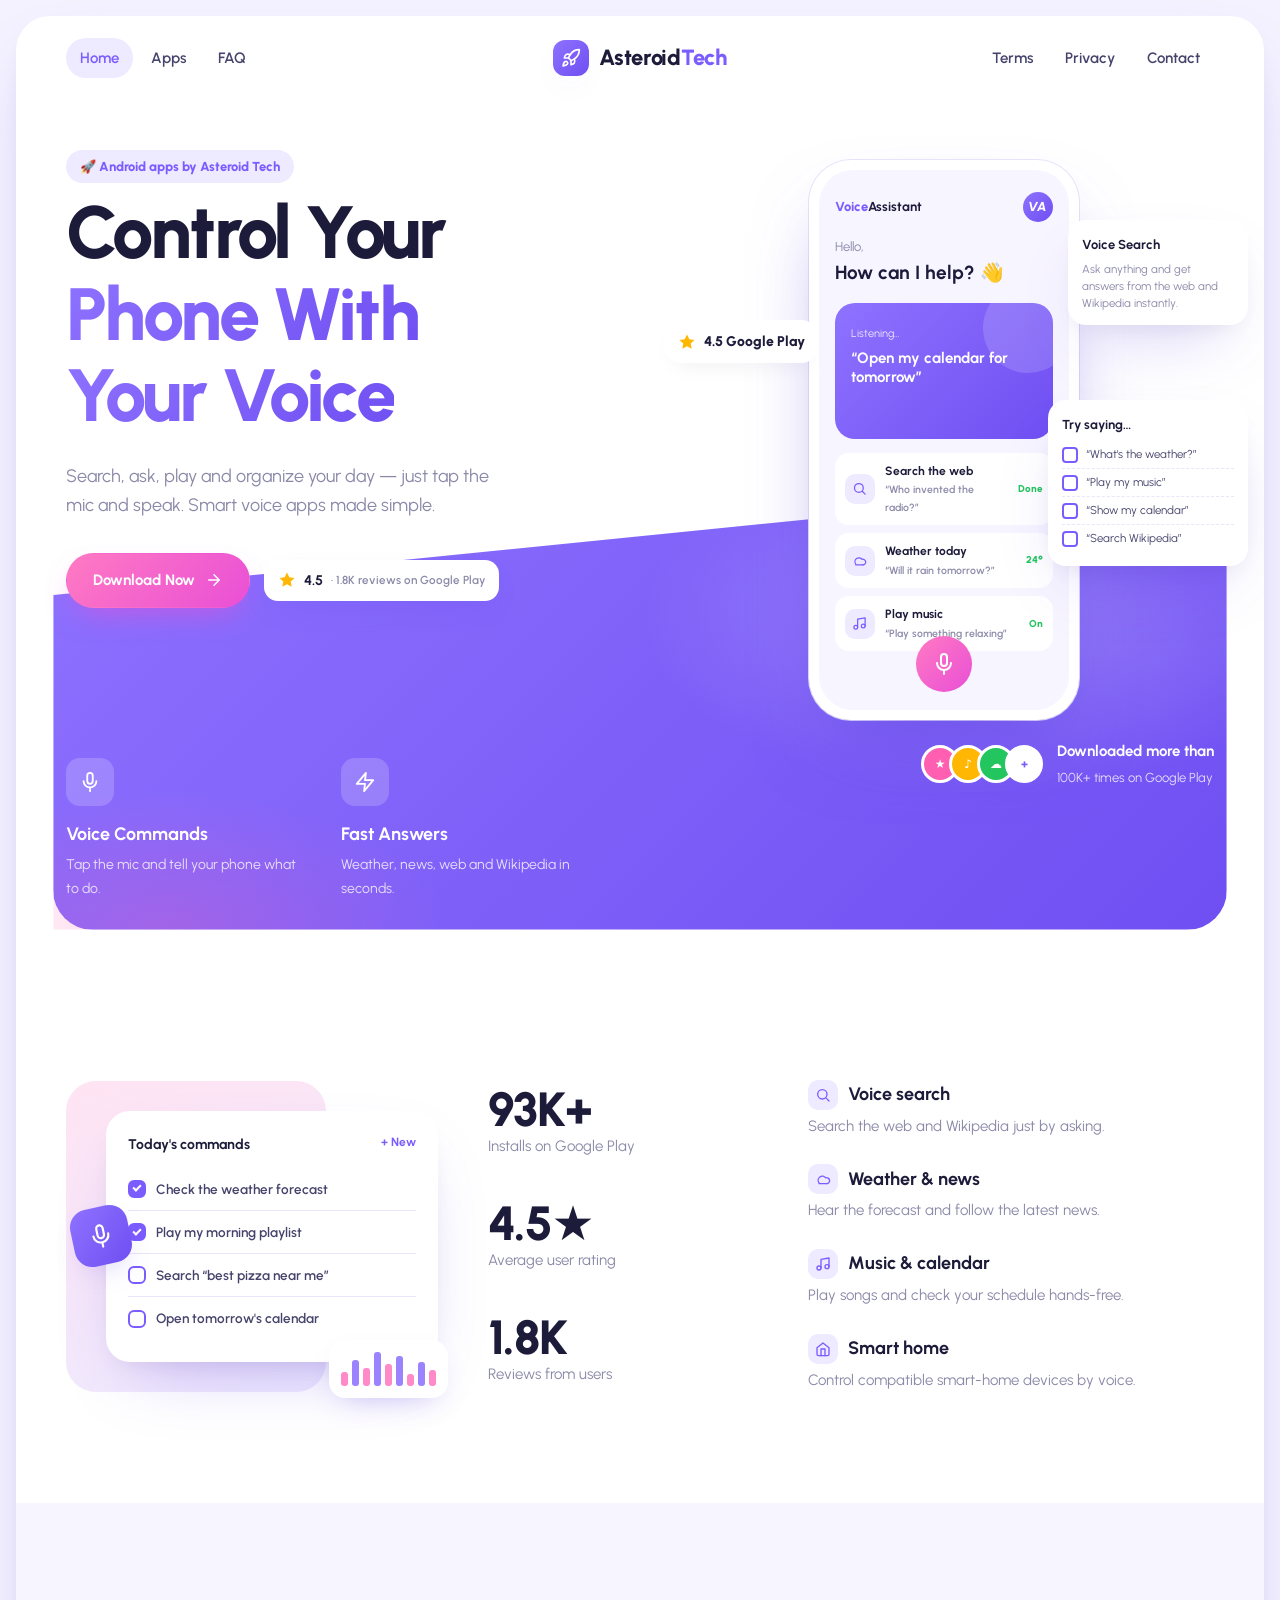
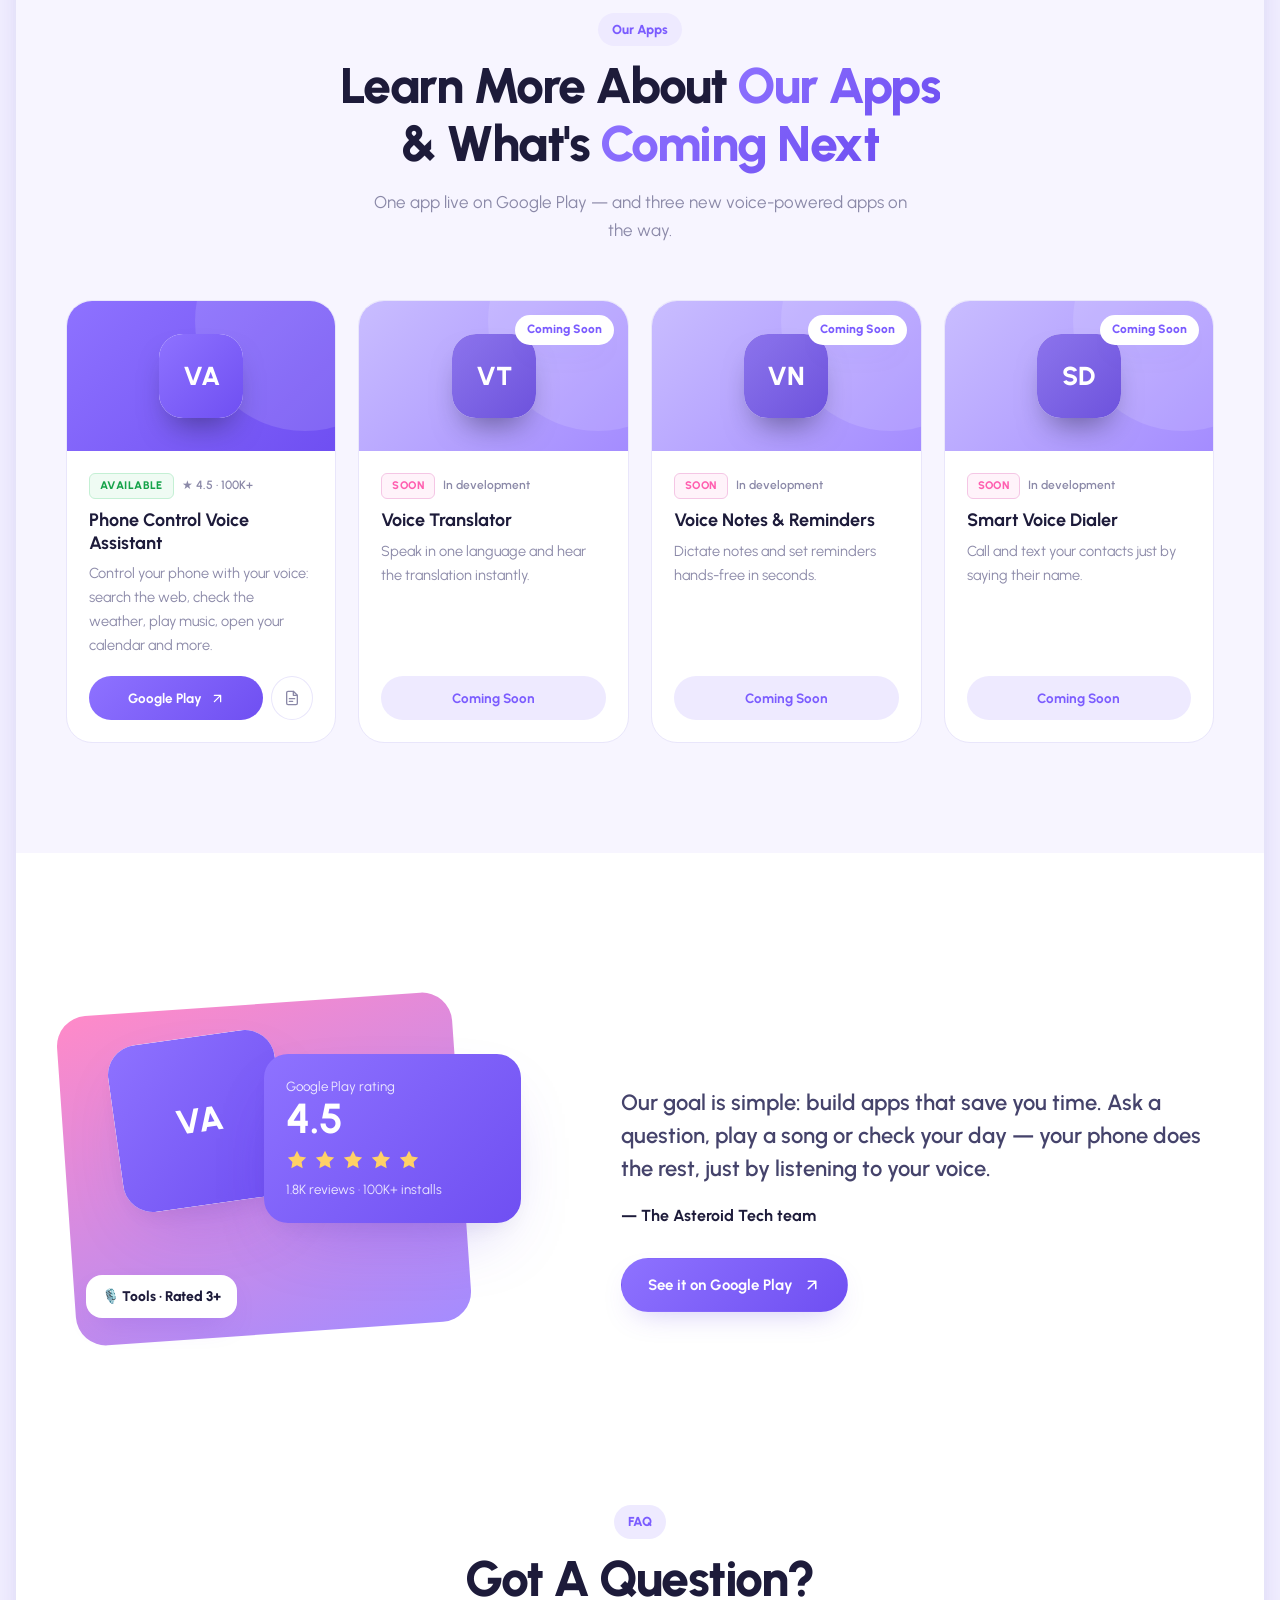
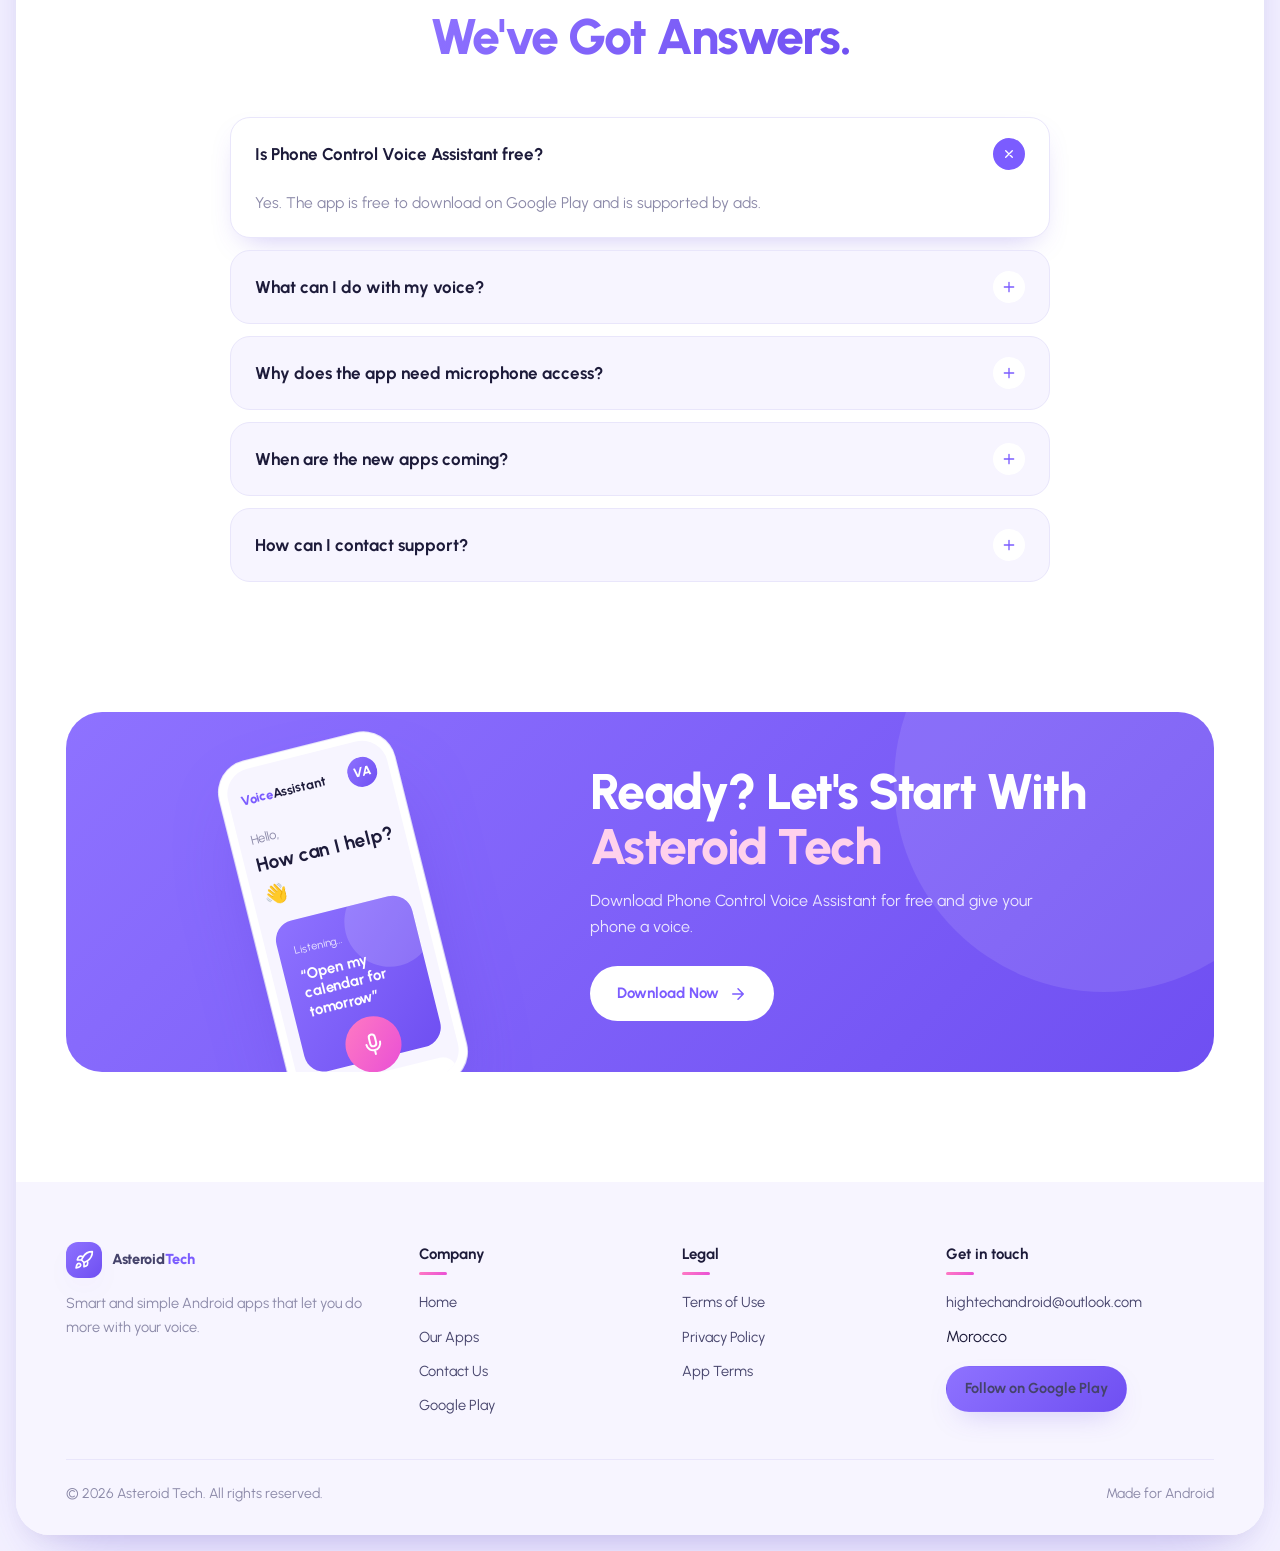
==== index.html @ f7267354 "Add files via upload" ====
<!DOCTYPE html>
<html lang="en">
<head>
    <meta charset="UTF-8">
    <meta name="viewport" content="width=device-width, initial-scale=1.0">
    <meta name="description" content="Asteroid Tech builds smart Android voice apps like Phone Control Voice Assistant.">
    <meta name="theme-color" content="#7b5cff">
    <meta property="og:title" content="Asteroid Tech - Android Voice Apps">
    <meta property="og:description" content="Asteroid Tech builds smart Android voice apps like Phone Control Voice Assistant.">
    <meta property="og:type" content="website">
    <title>Asteroid Tech - Android Voice Apps</title>
    <link rel="preconnect" href="https://fonts.googleapis.com">
    <link rel="preconnect" href="https://fonts.gstatic.com" crossorigin>
    <link href="https://fonts.googleapis.com/css2?family=Urbanist:wght@400;500;600;700;800&display=swap" rel="stylesheet">
    <link rel="icon" href="favicon.svg" type="image/svg+xml">
    <link rel="stylesheet" href="style.css">
    <noscript><style>.reveal{opacity:1;transform:none;filter:none}.split .ln>span{transform:none}</style></noscript>
</head>
<body>
<div class="progress"></div>
<div class="frame">

<header>
    <div class="container navbar">
        <nav class="nav-left"><a href="index.html" class="active">Home</a><a href="index.html#apps">Apps</a><a href="index.html#faq">FAQ</a></nav>
        <a href="index.html" class="logo" aria-label="Asteroid Tech home"><span class="logo-mark"><svg class="ico" viewBox="0 0 24 24"><path d="M4.5 16.5c-1.5 1.3-2 5-2 5s3.7-.5 5-2c.7-.8.7-2.1-.1-2.9a2.2 2.2 0 0 0-2.9-.1z"/><path d="m12 15-3-3a22 22 0 0 1 2-3.9A12.9 12.9 0 0 1 22 2c0 2.7-.8 7.5-6 11a22.4 22.4 0 0 1-4 2z"/><path d="M9 12H4s.6-3 2-4c1.6-1.1 5 0 5 0M12 15v5s3-.6 4-2c1.1-1.6 0-5 0-5"/></svg></span><span>Asteroid<em>Tech</em></span></a>
        <div class="nav-right"><a href="terms.html">Terms</a><a href="privacy.html">Privacy</a><a href="contact.html">Contact</a>
            <button class="menu-btn" aria-label="Toggle menu" aria-expanded="false" aria-controls="nav-mobile"><span></span><span></span></button>
        </div>
    </div>
    <nav id="nav-mobile"><ul><li><a href="index.html" class="active">Home</a></li><li><a href="index.html#apps">Apps</a></li><li><a href="terms.html">Terms of Use</a></li><li><a href="privacy.html">Privacy Policy</a></li><li><a href="contact.html">Contact Us</a></li></ul></nav>
</header>

<main>
    <section class="hero">
        <div class="hero-bg"></div>
        <div class="container hero-grid">
            <div>
                <span class="eyebrow reveal">🚀 Android apps by Asteroid Tech</span>
                <h1 class="split">Control Your<br><span class="grad">Phone With</span><br><span class="grad">Your Voice</span></h1>
                <p class="lead reveal" style="--d:.45s">Search, ask, play and organize your day — just tap the mic and speak. Smart voice apps made simple.</p>
                <div class="hero-actions reveal" style="--d:.6s">
                    <a href="https://play.google.com/store/apps/details?id=com.commands.siri" target="_blank" rel="noopener noreferrer" class="btn btn-pink">Download Now <svg class="ico" viewBox="0 0 24 24"><path d="M5 12h14M12 5l7 7-7 7"/></svg></a>
                    <span class="rate-chip"><svg viewBox="0 0 24 24" class="st"><path d="M12 2l3.09 6.26L22 9.27l-5 4.87 1.18 6.88L12 17.77l-6.18 3.25L7 14.14 2 9.27l6.91-1.01z"/></svg> 4.5 <small>· 1.8K reviews on Google Play</small></span>
                </div>
                <div class="hero-features">
                    <div class="hf reveal"><i><svg class="ico" viewBox="0 0 24 24"><rect x="9" y="2" width="6" height="12" rx="3"/><path d="M5 11a7 7 0 0 0 14 0M12 18v4"/></svg></i><h3>Voice Commands</h3><p>Tap the mic and tell your phone what to do.</p></div>
                    <div class="hf reveal" style="--d:.1s"><i><svg class="ico" viewBox="0 0 24 24"><path d="M13 2 3 14h9l-1 8 10-12h-9z"/></svg></i><h3>Fast Answers</h3><p>Weather, news, web and Wikipedia in seconds.</p></div>
                </div>
            </div>
            <div class="phone-stage reveal" style="--d:.25s">
                <div class="float f1"><h5>Voice Search</h5><p>Ask anything and get answers from the web and Wikipedia instantly.</p></div>
                <div class="float f3"><svg viewBox="0 0 24 24" class="st"><path d="M12 2l3.09 6.26L22 9.27l-5 4.87 1.18 6.88L12 17.77l-6.18 3.25L7 14.14 2 9.27l6.91-1.01z"/></svg> 4.5 Google Play</div>
                <div class="float f2"><h5>Try saying…</h5><ul><li>“What's the weather?”</li><li>“Play my music”</li><li>“Show my calendar”</li><li>“Search Wikipedia”</li></ul></div>
                <div class="phone"><div class="screen">
        <div class="scr-top"><span>Voice<b style="color:var(--ink)">Assistant</b></span><i><img src="https://play-lh.googleusercontent.com/U1N45NA-c3e764oy4DX5SLpooJe7G2JGPnnqaXfKdcQPd6TPkGrox6Tyq6J98i2S3Gabi-nsVRmsYX-_db7QmQ=w240-h480" alt="Phone Control Voice Assistant icon" data-fb="VA" loading="lazy" referrerpolicy="no-referrer"></i></div>
        <div class="scr-hello">Hello,<b>How can I help? 👋</b></div>
        <div class="scr-card"><small>Listening…</small><b>“Open my calendar for tomorrow”</b><div class="wave"><span style="--i:0"></span><span style="--i:1"></span><span style="--i:2"></span><span style="--i:3"></span><span style="--i:4"></span><span style="--i:5"></span><span style="--i:6"></span><span style="--i:7"></span><span style="--i:8"></span><span style="--i:9"></span><span style="--i:10"></span><span style="--i:11"></span><span style="--i:12"></span><span style="--i:13"></span></div></div>
        <div class="scr-list"><div class="cmd"><i><svg class="ico" viewBox="0 0 24 24"><circle cx="11" cy="11" r="7"/><path d="m21 21-4.3-4.3"/></svg></i><span>Search the web<small>“Who invented the radio?”</small></span><em>Done</em></div><div class="cmd"><i><svg class="ico" viewBox="0 0 24 24"><path d="M17.5 19a4.5 4.5 0 1 0-1.4-8.8A6 6 0 1 0 6 17.7"/><path d="M6 19h11.5"/></svg></i><span>Weather today<small>“Will it rain tomorrow?”</small></span><em>24°</em></div><div class="cmd"><i><svg class="ico" viewBox="0 0 24 24"><path d="M9 18V5l12-2v13"/><circle cx="6" cy="18" r="3"/><circle cx="18" cy="16" r="3"/></svg></i><span>Play music<small>“Play something relaxing”</small></span><em>On</em></div></div>
        <span class="mic"><svg class="ico" viewBox="0 0 24 24"><rect x="9" y="2" width="6" height="12" rx="3"/><path d="M5 11a7 7 0 0 0 14 0M12 18v4"/></svg></span>
    </div></div>
                <div class="dl-strip"><span class="stack"><span>★</span><span>♪</span><span>☁</span><span>+</span></span><span><b>Downloaded more than</b><small>100K+ times on Google Play</small></span></div>
            </div>
        </div>
    </section>

    <section class="section">
        <div class="container info-grid">
            <div class="task-wrap reveal">
                <span class="task-badge"><svg class="ico" viewBox="0 0 24 24"><rect x="9" y="2" width="6" height="12" rx="3"/><path d="M5 11a7 7 0 0 0 14 0M12 18v4"/></svg></span>
                <div class="task-card">
                    <h4>Today's commands <span>+ New</span></h4>
                    <ul>
                        <li class="done"><i></i>Check the weather forecast</li>
                        <li class="done"><i></i>Play my morning playlist</li>
                        <li><i></i>Search “best pizza near me”</li>
                        <li><i></i>Open tomorrow's calendar</li>
                    </ul>
                </div>
                <div class="bars"><span style="height:14px"></span><span style="height:26px"></span><span style="height:18px"></span><span style="height:34px"></span><span style="height:22px"></span><span style="height:30px"></span><span style="height:12px"></span><span style="height:24px"></span><span style="height:16px"></span></div>
            </div>
            <div class="big-stats">
                <div class="reveal"><b data-count="100" data-suffix="K+">0</b><span>Installs on Google Play</span></div>
                <div class="reveal" style="--d:.1s"><b>4.5★</b><span>Average user rating</span></div>
                <div class="reveal" style="--d:.2s"><b>1.8K</b><span>Reviews from users</span></div>
            </div>
            <div class="feat-list"><div class="reveal" style="--d:0.0s"><h3><i><svg class="ico" viewBox="0 0 24 24"><circle cx="11" cy="11" r="7"/><path d="m21 21-4.3-4.3"/></svg></i>Voice search</h3><p>Search the web and Wikipedia just by asking.</p></div><div class="reveal" style="--d:0.08s"><h3><i><svg class="ico" viewBox="0 0 24 24"><path d="M17.5 19a4.5 4.5 0 1 0-1.4-8.8A6 6 0 1 0 6 17.7"/><path d="M6 19h11.5"/></svg></i>Weather &amp; news</h3><p>Hear the forecast and follow the latest news.</p></div><div class="reveal" style="--d:0.16s"><h3><i><svg class="ico" viewBox="0 0 24 24"><path d="M9 18V5l12-2v13"/><circle cx="6" cy="18" r="3"/><circle cx="18" cy="16" r="3"/></svg></i>Music &amp; calendar</h3><p>Play songs and check your schedule hands-free.</p></div><div class="reveal" style="--d:0.24s"><h3><i><svg class="ico" viewBox="0 0 24 24"><path d="m3 10 9-7 9 7v10a2 2 0 0 1-2 2H5a2 2 0 0 1-2-2z"/><path d="M9 22V12h6v10"/></svg></i>Smart home</h3><p>Control compatible smart-home devices by voice.</p></div></div>
        </div>
    </section>

    <section class="section" id="apps" style="background:var(--soft)">
        <div class="container center">
            <span class="eyebrow reveal">Our Apps</span>
            <h2 class="h2 split">Learn More About <span class="grad">Our Apps</span><br>&amp; What's <span class="grad">Coming Next</span></h2>
            <p class="sub reveal">One app live on Google Play — and three new voice-powered apps on the way.</p>
            <div class="apps-grid" style="text-align:left">
<article class="app-card reveal">
    <div class="app-cover"><span class="ai"><img src="https://play-lh.googleusercontent.com/U1N45NA-c3e764oy4DX5SLpooJe7G2JGPnnqaXfKdcQPd6TPkGrox6Tyq6J98i2S3Gabi-nsVRmsYX-_db7QmQ=w240-h480" alt="Phone Control Voice Assistant icon" data-fb="VA" loading="lazy" referrerpolicy="no-referrer"></span></div>
    <div class="app-body">
        <div class="app-meta"><span class="tag live">Available</span>★ 4.5 · 100K+</div>
        <h3>Phone Control Voice Assistant</h3>
        <p>Control your phone with your voice: search the web, check the weather, play music, open your calendar and more.</p>
        <div class="app-links">
            <a class="play-button" href="https://play.google.com/store/apps/details?id=com.commands.siri" target="_blank" rel="noopener noreferrer">Google Play <svg class="ico" viewBox="0 0 24 24"><path d="M7 17 17 7M7 7h10v10"/></svg></a>
            <a class="terms-mini" href="terms-phone-control-voice-assistant.html" aria-label="Terms of Use" title="Terms of Use"><svg class="ico" viewBox="0 0 24 24"><path d="M14 2H6a2 2 0 0 0-2 2v16a2 2 0 0 0 2 2h12a2 2 0 0 0 2-2V8z"/><path d="M14 2v6h6M8 13h8M8 17h5"/></svg></a>
        </div>
    </div>
</article>
<article class="app-card soon reveal">
    <span class="soon-badge">Coming Soon</span>
    <div class="app-cover"><span class="ai"><div class="fb">VT</div></span></div>
    <div class="app-body">
        <div class="app-meta"><span class="tag">Soon</span>In development</div>
        <h3>Voice Translator</h3>
        <p>Speak in one language and hear the translation instantly.</p>
        <div class="app-links"><span class="play-button disabled">Coming Soon</span></div>
    </div>
</article>
<article class="app-card soon reveal">
    <span class="soon-badge">Coming Soon</span>
    <div class="app-cover"><span class="ai"><div class="fb">VN</div></span></div>
    <div class="app-body">
        <div class="app-meta"><span class="tag">Soon</span>In development</div>
        <h3>Voice Notes &amp; Reminders</h3>
        <p>Dictate notes and set reminders hands-free in seconds.</p>
        <div class="app-links"><span class="play-button disabled">Coming Soon</span></div>
    </div>
</article>
<article class="app-card soon reveal">
    <span class="soon-badge">Coming Soon</span>
    <div class="app-cover"><span class="ai"><div class="fb">SD</div></span></div>
    <div class="app-body">
        <div class="app-meta"><span class="tag">Soon</span>In development</div>
        <h3>Smart Voice Dialer</h3>
        <p>Call and text your contacts just by saying their name.</p>
        <div class="app-links"><span class="play-button disabled">Coming Soon</span></div>
    </div>
</article></div>
        </div>
    </section>

    <section class="section">
        <div class="container rating-band">
            <div class="rating-visual reveal">
                <div class="blob"></div>
                <div class="big-icon"><img src="https://play-lh.googleusercontent.com/U1N45NA-c3e764oy4DX5SLpooJe7G2JGPnnqaXfKdcQPd6TPkGrox6Tyq6J98i2S3Gabi-nsVRmsYX-_db7QmQ=w240-h480" alt="Phone Control Voice Assistant icon" data-fb="VA" loading="lazy" referrerpolicy="no-referrer"></div>
                <div class="card"><small>Google Play rating</small><b>4.5</b><div class="row"><svg viewBox="0 0 24 24" class="st"><path d="M12 2l3.09 6.26L22 9.27l-5 4.87 1.18 6.88L12 17.77l-6.18 3.25L7 14.14 2 9.27l6.91-1.01z"/></svg><svg viewBox="0 0 24 24" class="st"><path d="M12 2l3.09 6.26L22 9.27l-5 4.87 1.18 6.88L12 17.77l-6.18 3.25L7 14.14 2 9.27l6.91-1.01z"/></svg><svg viewBox="0 0 24 24" class="st"><path d="M12 2l3.09 6.26L22 9.27l-5 4.87 1.18 6.88L12 17.77l-6.18 3.25L7 14.14 2 9.27l6.91-1.01z"/></svg><svg viewBox="0 0 24 24" class="st"><path d="M12 2l3.09 6.26L22 9.27l-5 4.87 1.18 6.88L12 17.77l-6.18 3.25L7 14.14 2 9.27l6.91-1.01z"/></svg><svg viewBox="0 0 24 24" class="st"><path d="M12 2l3.09 6.26L22 9.27l-5 4.87 1.18 6.88L12 17.77l-6.18 3.25L7 14.14 2 9.27l6.91-1.01z"/></svg></div><small>1.8K reviews · 100K+ installs</small></div>
                <div class="pill-float">🎙️ Tools · Rated 3+</div>
            </div>
            <div>
                <div class="quote-mark reveal">“</div>
                <blockquote class="reveal">Our goal is simple: build apps that save you time. Ask a question, play a song or check your day — your phone does the rest, just by listening to your voice.</blockquote>
                <cite class="reveal">— The Asteroid Tech team</cite>
                <div class="reveal" style="margin-top:28px"><a href="https://play.google.com/store/apps/details?id=com.commands.siri" target="_blank" rel="noopener noreferrer" class="btn btn-p">See it on Google Play <svg class="ico" viewBox="0 0 24 24"><path d="M7 17 17 7M7 7h10v10"/></svg></a></div>
            </div>
        </div>
    </section>

    <section class="section" id="faq" style="padding-top:20px">
        <div class="container center">
            <span class="eyebrow reveal">FAQ</span>
            <h2 class="h2 split">Got A Question?<br><span class="grad">We've Got Answers.</span></h2>
            <div class="faq reveal" style="text-align:left"><details open><summary>Is Phone Control Voice Assistant free?<i><svg class="ico" viewBox="0 0 24 24"><path d="M12 5v14M5 12h14"/></svg></i></summary><div class="ans">Yes. The app is free to download on Google Play and is supported by ads.</div></details><details><summary>What can I do with my voice?<i><svg class="ico" viewBox="0 0 24 24"><path d="M12 5v14M5 12h14"/></svg></i></summary><div class="ans">You can search the web and Wikipedia, check the weather, follow the news, play music, check your calendar, ask for suggestions and control compatible smart-home features. Just tap the microphone and speak.</div></details><details><summary>Why does the app need microphone access?<i><svg class="ico" viewBox="0 0 24 24"><path d="M12 5v14M5 12h14"/></svg></i></summary><div class="ans">The microphone is used only to hear the commands you speak after you tap the mic button. See our <a class="link" href="privacy.html">Privacy Policy</a> for details.</div></details><details><summary>When are the new apps coming?<i><svg class="ico" viewBox="0 0 24 24"><path d="M12 5v14M5 12h14"/></svg></i></summary><div class="ans">We are working on new voice-powered apps. Follow us on Google Play to be the first to know when they launch.</div></details><details><summary>How can I contact support?<i><svg class="ico" viewBox="0 0 24 24"><path d="M12 5v14M5 12h14"/></svg></i></summary><div class="ans">Write to <a class="link" href="mailto:hightechandroid@outlook.com">hightechandroid@outlook.com</a> or use our <a class="link" href="contact.html">Contact page</a>.</div></details></div>
        </div>
    </section>

    <section class="section" style="padding-top:20px">
        <div class="container">
            <div class="cta reveal">
                <div class="cta-phone"><div class="phone"><div class="screen">
        <div class="scr-top"><span>Voice<b style="color:var(--ink)">Assistant</b></span><i><img src="https://play-lh.googleusercontent.com/U1N45NA-c3e764oy4DX5SLpooJe7G2JGPnnqaXfKdcQPd6TPkGrox6Tyq6J98i2S3Gabi-nsVRmsYX-_db7QmQ=w240-h480" alt="Phone Control Voice Assistant icon" data-fb="VA" loading="lazy" referrerpolicy="no-referrer"></i></div>
        <div class="scr-hello">Hello,<b>How can I help? 👋</b></div>
        <div class="scr-card"><small>Listening…</small><b>“Open my calendar for tomorrow”</b><div class="wave"><span style="--i:0"></span><span style="--i:1"></span><span style="--i:2"></span><span style="--i:3"></span><span style="--i:4"></span><span style="--i:5"></span><span style="--i:6"></span><span style="--i:7"></span><span style="--i:8"></span><span style="--i:9"></span><span style="--i:10"></span><span style="--i:11"></span><span style="--i:12"></span><span style="--i:13"></span></div></div>
        <div class="scr-list"><div class="cmd"><i><svg class="ico" viewBox="0 0 24 24"><circle cx="11" cy="11" r="7"/><path d="m21 21-4.3-4.3"/></svg></i><span>Search the web<small>“Who invented the radio?”</small></span><em>Done</em></div><div class="cmd"><i><svg class="ico" viewBox="0 0 24 24"><path d="M17.5 19a4.5 4.5 0 1 0-1.4-8.8A6 6 0 1 0 6 17.7"/><path d="M6 19h11.5"/></svg></i><span>Weather today<small>“Will it rain tomorrow?”</small></span><em>24°</em></div></div>
        <span class="mic"><svg class="ico" viewBox="0 0 24 24"><rect x="9" y="2" width="6" height="12" rx="3"/><path d="M5 11a7 7 0 0 0 14 0M12 18v4"/></svg></span>
    </div></div></div>
                <div>
                    <h2 class="h2">Ready? Let's Start With <em>Asteroid Tech</em></h2>
                    <p>Download Phone Control Voice Assistant for free and give your phone a voice.</p>
                    <a href="https://play.google.com/store/apps/details?id=com.commands.siri" target="_blank" rel="noopener noreferrer" class="btn btn-white">Download Now <svg class="ico" viewBox="0 0 24 24"><path d="M5 12h14M12 5l7 7-7 7"/></svg></a>
                </div>
            </div>
        </div>
    </section>
</main>

<footer>
    <div class="container">
        <div class="footer-top">
            <div><a href="index.html" class="logo" aria-label="Asteroid Tech home"><span class="logo-mark"><svg class="ico" viewBox="0 0 24 24"><path d="M4.5 16.5c-1.5 1.3-2 5-2 5s3.7-.5 5-2c.7-.8.7-2.1-.1-2.9a2.2 2.2 0 0 0-2.9-.1z"/><path d="m12 15-3-3a22 22 0 0 1 2-3.9A12.9 12.9 0 0 1 22 2c0 2.7-.8 7.5-6 11a22.4 22.4 0 0 1-4 2z"/><path d="M9 12H4s.6-3 2-4c1.6-1.1 5 0 5 0M12 15v5s3-.6 4-2c1.1-1.6 0-5 0-5"/></svg></span><span>Asteroid<em>Tech</em></span></a><p>Smart and simple Android apps that let you do more with your voice.</p></div>
            <div><h5>Company</h5><ul>
                <li><a href="index.html">Home</a></li><li><a href="index.html#apps">Our Apps</a></li>
                <li><a href="contact.html">Contact Us</a></li><li><a href="https://play.google.com/store/apps/dev?id=8295305621930182229" target="_blank" rel="noopener noreferrer">Google Play</a></li></ul></div>
            <div><h5>Legal</h5><ul>
                <li><a href="terms.html">Terms of Use</a></li><li><a href="privacy.html">Privacy Policy</a></li>
                <li><a href="terms-phone-control-voice-assistant.html">App Terms</a></li></ul></div>
            <div><h5>Get in touch</h5><ul>
                <li><a href="mailto:hightechandroid@outlook.com">hightechandroid@outlook.com</a></li><li>Morocco</li></ul>
                <a href="https://play.google.com/store/apps/dev?id=8295305621930182229" target="_blank" rel="noopener noreferrer" class="btn btn-p btn-sm" style="margin-top:16px">Follow on Google Play</a></div>
        </div>
        <div class="footer-bottom"><span>© <span class="year">2026</span> Asteroid Tech. All rights reserved.</span><span>Made for Android</span></div>
    </div>
</footer>
</div>
<script src="script.js"></script>
</body>
</html>
---- style.css ----
/* =========================================================
   ASTEROID TECH — lavender UI
   ========================================================= */
:root {
    --bg: #f4f2ff;
    --paper: #ffffff;
    --soft: #f7f5ff;
    --ink: #1d1b3a;
    --ink-2: #45436b;
    --muted: #8b89a8;
    --line: #e9e6fb;
    --p: #7b5cff;
    --p-2: #9b82ff;
    --p-dark: #5b3fe0;
    --p-soft: #eeeaff;
    --pink: #ff5fb0;
    --pink-2: #ff8ac8;
    --grad: linear-gradient(135deg, #8e72ff 0%, #6f4ff2 100%);
    --grad-pink: linear-gradient(135deg, #ff7ac2 0%, #e94fd6 100%);
    --radius: 26px;
    --shadow: 0 30px 70px -30px rgba(91, 63, 224, .35), 0 10px 26px -14px rgba(29, 27, 58, .12);
    --shadow-sm: 0 12px 30px -14px rgba(91, 63, 224, .35);
    --ease: cubic-bezier(.22, 1, .36, 1);
}
* { margin: 0; padding: 0; box-sizing: border-box; }
html { scroll-behavior: smooth; scroll-padding-top: 96px; }
body { font-family: 'Urbanist', system-ui, -apple-system, 'Segoe UI', Roboto, Arial, sans-serif; background: var(--bg); color: var(--ink); line-height: 1.65; overflow-x: hidden; -webkit-font-smoothing: antialiased; }
a { color: inherit; text-decoration: none; }
img { max-width: 100%; display: block; }
ul { list-style: none; }
button { font: inherit; }
::selection { background: var(--p); color: #fff; }
.container { width: min(1180px, 92%); margin-inline: auto; }
.ico { fill: none; stroke: currentColor; stroke-width: 2; stroke-linecap: round; stroke-linejoin: round; }
.frame { width: min(1300px, 100% - 32px); margin: 16px auto; background: var(--paper); border-radius: 34px; box-shadow: var(--shadow); overflow: clip; position: relative; }
.progress { position: fixed; top: 0; left: 0; width: 100%; height: 3px; transform-origin: 0 50%; transform: scaleX(0); background: var(--grad-pink); z-index: 2000; }
.grad { background: var(--grad); -webkit-background-clip: text; background-clip: text; color: transparent; }

/* HEADER */
header { position: sticky; top: 0; z-index: 1000; transition: background .3s, box-shadow .3s; }
header.scrolled { background: rgba(255, 255, 255, .85); -webkit-backdrop-filter: blur(14px); backdrop-filter: blur(14px); box-shadow: 0 1px 0 var(--line); }
.navbar { min-height: 84px; display: grid; grid-template-columns: 1fr auto 1fr; align-items: center; gap: 20px; }
.nav-left, .nav-right { display: flex; gap: 4px; }
.nav-right { justify-content: flex-end; align-items: center; }
.nav-left a, .nav-right a:not(.btn) { padding: 8px 14px; font-size: 15px; font-weight: 600; color: var(--ink-2); border-radius: 999px; transition: .25s; }
.nav-left a:hover, .nav-right a:not(.btn):hover { color: var(--p); }
.nav-left a.active, .nav-right a.active { color: var(--p); background: var(--p-soft); }
.logo { display: flex; align-items: center; gap: 10px; font-size: 22px; font-weight: 800; letter-spacing: -.3px; }
.logo-mark { width: 36px; height: 36px; border-radius: 12px; display: grid; place-items: center; background: var(--grad); color: #fff; box-shadow: var(--shadow-sm); transition: transform .5s var(--ease); }
.logo-mark svg { width: 20px; height: 20px; }
.logo:hover .logo-mark { transform: rotate(-14deg); }
.logo em { font-style: normal; color: var(--p); }
.menu-btn { display: none; width: 44px; height: 44px; border-radius: 14px; border: 1px solid var(--line); background: var(--paper); cursor: pointer; position: relative; }
.menu-btn span { position: absolute; left: 12px; right: 12px; height: 2px; background: var(--ink); border-radius: 2px; transition: .3s var(--ease); }
.menu-btn span:first-child { top: 17px; } .menu-btn span:last-child { top: 25px; }
.menu-btn.open span:first-child { top: 21px; transform: rotate(45deg); }
.menu-btn.open span:last-child { top: 21px; transform: rotate(-45deg); }
#nav-mobile { display: none; }

/* BUTTONS */
.btn { display: inline-flex; align-items: center; justify-content: center; gap: 10px; padding: 14px 26px; border-radius: 999px; border: 1px solid transparent; font-size: 15px; font-weight: 700; cursor: pointer; transition: transform .3s var(--ease), box-shadow .3s, background .3s, color .3s, border-color .3s; }
.btn svg { width: 18px; height: 18px; transition: transform .3s var(--ease); }
.btn:hover svg { transform: translateX(3px); }
.btn-pink { background: var(--grad-pink); color: #fff; box-shadow: 0 14px 30px -12px rgba(233, 79, 214, .7); }
.btn-pink:hover { transform: translateY(-3px); box-shadow: 0 20px 36px -12px rgba(233, 79, 214, .8); }
.btn-p { background: var(--grad); color: #fff; box-shadow: var(--shadow-sm); }
.btn-p:hover { transform: translateY(-3px); }
.btn-white { background: #fff; color: var(--p); }
.btn-white:hover { transform: translateY(-3px); }
.btn-line { border-color: var(--line); color: var(--ink); background: #fff; }
.btn-line:hover { border-color: var(--p); color: var(--p); transform: translateY(-3px); }
.btn-sm { padding: 10px 18px; font-size: 14px; }

/* REVEAL */
.reveal { opacity: 0; transform: translateY(34px); filter: blur(6px); transition: opacity 1s var(--ease), transform 1s var(--ease), filter 1s var(--ease); transition-delay: var(--d, 0s); }
.reveal.in { opacity: 1; transform: none; filter: none; }
.split .ln { display: block; overflow: hidden; padding-bottom: .06em; }
.split .ln > span { display: inline-block; transform: translateY(110%); transition: transform 1.1s var(--ease); transition-delay: calc(var(--i) * .12s + .1s); }
.split.in .ln > span { transform: none; }

/* HERO */
.hero { position: relative; padding: 50px 0 0; overflow: hidden; }
.hero-bg { position: absolute; left: 3%; right: 3%; bottom: 40px; height: 52%; border-radius: 40px; background: var(--grad); clip-path: polygon(0 26%, 100% 0, 100% 100%, 0 100%); }
.hero-bg::after { content: ""; position: absolute; inset: 0; background: radial-gradient(500px 260px at 80% 30%, rgba(255, 255, 255, .22), transparent 70%), radial-gradient(400px 200px at 10% 100%, rgba(255, 95, 176, .25), transparent 70%); }
.hero-grid { position: relative; display: grid; grid-template-columns: 1.05fr 1fr; gap: 40px; align-items: start; z-index: 1; }
.hero-side { position: absolute; left: -40px; top: 40px; display: grid; gap: 22px; color: var(--muted); }
.hero h1 { font-size: clamp(42px, 6vw, 74px); line-height: 1.04; letter-spacing: -.035em; font-weight: 800; margin-bottom: 22px; }
.hero .lead { max-width: 440px; color: var(--muted); font-size: 18px; margin-bottom: 32px; }
.hero-actions { display: flex; gap: 14px; flex-wrap: wrap; align-items: center; }
.rate-chip { display: inline-flex; align-items: center; gap: 8px; padding: 9px 14px; border-radius: 14px; background: #fff; box-shadow: var(--shadow-sm); font-size: 14px; font-weight: 700; }
.rate-chip svg { width: 18px; height: 18px; }
.rate-chip .st { fill: #ffb703; stroke: none; }
.rate-chip small { color: var(--muted); font-weight: 600; }
.hero-features { display: grid; grid-template-columns: repeat(2, minmax(0, 1fr)); gap: 30px; margin-top: 150px; padding-bottom: 70px; color: #fff; max-width: 520px; }
.hf i { width: 48px; height: 48px; border-radius: 14px; display: grid; place-items: center; background: rgba(255, 255, 255, .18); margin-bottom: 14px; }
.hf i svg { width: 22px; height: 22px; }
.hf h3 { font-size: 18px; margin-bottom: 4px; }
.hf p { font-size: 14px; opacity: .8; }

.phone-stage { position: relative; height: 640px; }
.phone { position: absolute; left: 50%; top: 10px; width: 270px; height: 560px; margin-left: -135px; border-radius: 42px; padding: 10px; background: #fff; box-shadow: 0 40px 80px -30px rgba(91, 63, 224, .6), 0 0 0 1px var(--line); animation: bob 7s ease-in-out infinite; transition: transform .2s linear; }
@keyframes bob { 0%, 100% { translate: 0 0; } 50% { translate: 0 -14px; } }
.screen { width: 100%; height: 100%; border-radius: 34px; background: var(--soft); padding: 22px 16px 16px; overflow: hidden; position: relative; }
.scr-top { display: flex; justify-content: space-between; align-items: center; margin-bottom: 14px; font-size: 13px; font-weight: 800; }
.scr-top span { color: var(--p); }
.scr-top i { width: 30px; height: 30px; border-radius: 50%; overflow: hidden; }
.scr-top i img, .scr-top i .fb { width: 100%; height: 100%; }
.scr-hello { font-size: 13px; color: var(--muted); }
.scr-hello b { display: block; font-size: 19px; color: var(--ink); }
.scr-card { margin: 14px 0; padding: 16px; border-radius: 20px; background: var(--grad); color: #fff; position: relative; overflow: hidden; }
.scr-card::after { content: ""; position: absolute; right: -20px; top: -20px; width: 90px; height: 90px; border-radius: 50%; background: rgba(255, 255, 255, .15); }
.scr-card small { font-size: 11px; opacity: .85; }
.scr-card b { display: block; font-size: 15px; line-height: 1.25; margin: 4px 0 10px; }
.wave { display: flex; gap: 3px; align-items: center; height: 26px; }
.wave span { width: 4px; border-radius: 4px; background: #fff; animation: wave 1.1s ease-in-out infinite; animation-delay: calc(var(--i) * -.13s); }
@keyframes wave { 0%, 100% { height: 6px; } 50% { height: 24px; } }
.scr-list { display: grid; gap: 8px; }
.cmd { display: flex; align-items: center; gap: 10px; padding: 9px 10px; border-radius: 14px; background: #fff; font-size: 12px; font-weight: 700; }
.cmd i { width: 30px; height: 30px; border-radius: 10px; display: grid; place-items: center; background: var(--p-soft); color: var(--p); flex: none; }
.cmd i svg { width: 15px; height: 15px; }
.cmd small { display: block; color: var(--muted); font-weight: 600; font-size: 10.5px; }
.cmd em { margin-left: auto; font-style: normal; font-size: 10px; color: #22c55e; font-weight: 800; }
.mic { position: absolute; left: 50%; bottom: 18px; width: 56px; height: 56px; margin-left: -28px; border-radius: 50%; display: grid; place-items: center; background: var(--grad-pink); color: #fff; box-shadow: 0 0 0 0 rgba(255, 95, 176, .5); animation: ring 2.2s infinite; }
.mic svg { width: 24px; height: 24px; }
@keyframes ring { 0% { box-shadow: 0 0 0 0 rgba(255, 95, 176, .55); } 80%, 100% { box-shadow: 0 0 0 18px rgba(255, 95, 176, 0); } }
.float { position: absolute; z-index: 2; padding: 14px; border-radius: 18px; background: #fff; box-shadow: var(--shadow); animation: bob 6s ease-in-out infinite; }
.float h5 { font-size: 13px; margin-bottom: 6px; }
.float p { font-size: 11.5px; color: var(--muted); line-height: 1.45; }
.float.f1 { right: -34px; top: 70px; width: 180px; animation-delay: -2s; }
.float.f2 { right: -34px; top: 250px; width: 200px; animation-delay: -4s; }
.float.f2 li { display: flex; gap: 8px; align-items: center; font-size: 11.5px; color: var(--ink-2); padding: 4px 0; border-bottom: 1px dashed var(--line); }
.float.f2 li:last-child { border: 0; }
.float.f2 li::before { content: ""; width: 12px; height: 12px; border-radius: 4px; border: 2px solid var(--p); flex: none; }
.float.f3 { left: -10px; top: 170px; display: flex; align-items: center; gap: 8px; padding: 10px 14px; font-size: 14px; font-weight: 800; animation-delay: -1s; }
.float.f3 svg { width: 18px; height: 18px; fill: #ffb703; stroke: none; }
.dl-strip { position: absolute; right: 0; bottom: 0; z-index: 2; display: flex; align-items: center; gap: 14px; color: #fff; }
.stack { display: flex; }
.stack span { width: 38px; height: 38px; border-radius: 50%; border: 3px solid #fff; margin-left: -10px; display: grid; place-items: center; font-size: 12px; font-weight: 800; color: #fff; background: var(--pink); }
.stack span:nth-child(2) { background: #ffb703; } .stack span:nth-child(3) { background: #22c55e; } .stack span:nth-child(4) { background: #fff; color: var(--p); }
.dl-strip b { display: block; font-size: 15px; }
.dl-strip small { opacity: .8; font-size: 13px; }

/* SECTIONS */
.section { padding: 110px 0; position: relative; }
.eyebrow { display: inline-flex; align-items: center; gap: 8px; margin-bottom: 12px; padding: 6px 14px; border-radius: 999px; background: var(--p-soft); font-size: 13px; font-weight: 800; color: var(--p); }
.h2 { font-size: clamp(32px, 4.4vw, 50px); line-height: 1.1; letter-spacing: -.03em; font-weight: 800; }
.sub { color: var(--muted); font-size: 17px; max-width: 540px; }
.center { text-align: center; }
.center .sub { margin: 14px auto 0; }

/* stats + features */
.info-grid { display: grid; grid-template-columns: 1.1fr .8fr 1.2fr; gap: 50px; align-items: center; }
.task-card { position: relative; padding: 22px; border-radius: 24px; background: #fff; box-shadow: var(--shadow); }
.task-wrap { position: relative; padding: 30px 0 30px 40px; }
.task-wrap::before { content: ""; position: absolute; left: 0; top: 0; width: 70%; height: 100%; border-radius: 30px; background: linear-gradient(160deg, #ffe4f3, var(--p-soft)); }
.task-card h4 { display: flex; justify-content: space-between; font-size: 14px; margin-bottom: 12px; }
.task-card h4 span { color: var(--p); font-size: 12px; }
.task-card li { display: flex; gap: 10px; align-items: center; padding: 10px 0; border-bottom: 1px solid var(--line); font-size: 13.5px; font-weight: 600; color: var(--ink-2); }
.task-card li:last-child { border: 0; }
.task-card li i { width: 18px; height: 18px; border-radius: 6px; border: 2px solid var(--p); display: grid; place-items: center; flex: none; }
.task-card li.done i { background: var(--p); }
.task-card li.done i::after { content: ""; width: 6px; height: 3px; border: solid #fff; border-width: 0 0 2px 2px; transform: rotate(-45deg) translate(1px, -1px); }
.task-badge { position: absolute; left: 6px; top: 50%; translate: 0 -50%; width: 58px; height: 58px; border-radius: 18px; background: var(--grad); color: #fff; display: grid; place-items: center; transform: rotate(-12deg); box-shadow: var(--shadow-sm); z-index: 2; }
.task-badge svg { width: 26px; height: 26px; }
.bars { position: absolute; right: -10px; bottom: -6px; display: flex; gap: 4px; align-items: flex-end; padding: 12px; border-radius: 16px; background: #fff; box-shadow: var(--shadow-sm); z-index: 2; }
.bars span { width: 7px; border-radius: 3px; background: var(--p-2); }
.bars span:nth-child(odd) { background: var(--pink-2); }
.big-stats { display: grid; gap: 40px; }
.big-stats b { display: block; font-size: clamp(36px, 4vw, 48px); font-weight: 800; letter-spacing: -.03em; line-height: 1; }
.big-stats span { color: var(--muted); font-size: 15px; }
.feat-list { display: grid; gap: 26px; }
.feat-list h3 { font-size: 18px; margin-bottom: 4px; display: flex; align-items: center; gap: 10px; }
.feat-list h3 i { width: 30px; height: 30px; border-radius: 10px; display: grid; place-items: center; background: var(--p-soft); color: var(--p); }
.feat-list h3 i svg { width: 16px; height: 16px; }
.feat-list p { color: var(--muted); font-size: 15px; }

/* apps */
.apps-grid { display: grid; grid-template-columns: repeat(4, minmax(0, 1fr)); gap: 22px; margin-top: 56px; }
.app-card { position: relative; display: flex; flex-direction: column; border-radius: var(--radius); background: #fff; border: 1px solid var(--line); overflow: hidden; transition: transform .5s var(--ease), box-shadow .5s var(--ease), opacity 1s var(--ease), filter 1s var(--ease); }
.app-card.in:hover { transform: translateY(-10px); box-shadow: var(--shadow); }
.app-cover { position: relative; height: 150px; background: var(--grad); display: grid; place-items: center; overflow: hidden; }
.app-cover::before { content: ""; position: absolute; width: 220px; height: 220px; border-radius: 50%; background: rgba(255, 255, 255, .12); right: -80px; top: -90px; }
.app-cover .ai { width: 84px; height: 84px; border-radius: 24px; overflow: hidden; box-shadow: 0 18px 30px -12px rgba(29, 27, 58, .5); transition: transform .6s var(--ease); position: relative; background: #fff; }
.app-cover .ai img, .app-cover .ai .fb { width: 100%; height: 100%; object-fit: cover; font-size: 26px; }
.app-card:hover .ai { transform: rotate(-8deg) scale(1.06); }
.app-card.soon .app-cover { background: linear-gradient(135deg, #c9bdff, #a48cff); }
.app-card.soon .ai { filter: grayscale(.15); }
.app-body { padding: 22px; display: flex; flex-direction: column; flex: 1; }
.app-meta { display: flex; gap: 8px; align-items: center; margin-bottom: 10px; font-size: 12px; color: var(--muted); font-weight: 600; }
.tag { padding: 3px 10px; border-radius: 6px; border: 1px solid #f5c6e5; color: var(--pink); background: #fff3fa; font-size: 11px; font-weight: 800; letter-spacing: .04em; text-transform: uppercase; }
.tag.live { border-color: #c4f0d4; color: #16a34a; background: #effbf3; }
.app-body h3 { font-size: 18px; line-height: 1.25; margin-bottom: 8px; }
.app-body p { color: var(--muted); font-size: 14.5px; flex: 1; margin-bottom: 18px; }
.app-links { display: flex; gap: 8px; }
.play-button { flex: 1; display: flex; align-items: center; justify-content: center; gap: 8px; padding: 11px 14px; border-radius: 999px; background: var(--grad); color: #fff; font-size: 13.5px; font-weight: 700; transition: transform .3s var(--ease); }
.play-button:hover { transform: translateY(-2px); }
.play-button svg { width: 15px; height: 15px; }
.play-button.disabled { background: var(--p-soft); color: var(--p); pointer-events: none; }
.terms-mini { display: grid; place-items: center; width: 42px; border-radius: 50%; border: 1px solid var(--line); color: var(--muted); transition: .3s; }
.terms-mini:hover { color: var(--p); border-color: var(--p); }
.terms-mini svg { width: 16px; height: 16px; }
.soon-badge { position: absolute; top: 14px; right: 14px; padding: 5px 12px; border-radius: 999px; background: #fff; color: var(--p); font-size: 12px; font-weight: 800; box-shadow: var(--shadow-sm); z-index: 1; animation: pulse 2s ease-in-out infinite; }
@keyframes pulse { 50% { transform: scale(1.06); } }
.fb { display: grid; place-items: center; color: #fff; font-weight: 800; background: var(--grad); }

/* review / rating band */
.rating-band { display: grid; grid-template-columns: 1fr 1.2fr; gap: 60px; align-items: center; }
.rating-visual { position: relative; aspect-ratio: 1.2; }
.rating-visual .blob { position: absolute; inset: 10% 20% 10% 0; border-radius: 30px; background: linear-gradient(160deg, #ff8ac8, #a48cff); transform: rotate(-4deg); }
.rating-visual .card { position: absolute; right: 8%; top: 22%; width: 52%; padding: 22px; border-radius: 24px; background: var(--grad); color: #fff; box-shadow: var(--shadow); }
.rating-visual .card .row { display: flex; gap: 6px; margin: 8px 0; }
.rating-visual .card .row svg { width: 22px; height: 22px; fill: #ffd166; stroke: none; }
.rating-visual .card b { font-size: 42px; line-height: 1; }
.rating-visual .card small { display: block; opacity: .85; }
.rating-visual .big-icon { position: absolute; left: 10%; top: 18%; width: 34%; aspect-ratio: 1; border-radius: 30px; overflow: hidden; box-shadow: var(--shadow); transform: rotate(-8deg); background: #fff; }
.rating-visual .big-icon img, .rating-visual .big-icon .fb { width: 100%; height: 100%; object-fit: cover; font-size: 34px; }
.rating-visual .pill-float { position: absolute; left: 4%; bottom: 14%; padding: 10px 16px; border-radius: 16px; background: #fff; box-shadow: var(--shadow-sm); font-size: 14px; font-weight: 800; animation: bob 6s ease-in-out infinite; }
.quote-mark { font-size: 70px; line-height: .6; color: var(--p); font-weight: 800; }
.rating-band blockquote { font-size: 22px; font-weight: 600; line-height: 1.5; color: var(--ink-2); margin: 18px 0; }
.rating-band cite { font-style: normal; font-weight: 700; }

/* FAQ */
.faq { max-width: 820px; margin: 50px auto 0; display: grid; gap: 12px; }
.faq details { border-radius: 20px; background: var(--soft); border: 1px solid var(--line); transition: background .3s, box-shadow .3s; }
.faq details[open] { background: #fff; box-shadow: var(--shadow-sm); }
.faq summary { list-style: none; cursor: pointer; display: flex; justify-content: space-between; align-items: center; gap: 20px; padding: 20px 24px; font-size: 17px; font-weight: 700; }
.faq summary::-webkit-details-marker { display: none; }
.faq summary i { flex: none; width: 32px; height: 32px; border-radius: 50%; display: grid; place-items: center; background: #fff; color: var(--p); transition: transform .4s var(--ease), background .3s, color .3s; }
.faq summary i svg { width: 16px; height: 16px; }
.faq details[open] summary i { transform: rotate(45deg); background: var(--p); color: #fff; }
.faq .ans { padding: 0 24px 22px; color: var(--muted); font-size: 15.5px; }

/* CTA */
.cta { position: relative; overflow: hidden; display: grid; grid-template-columns: 1fr 1.3fr; gap: 30px; align-items: center; padding: 50px clamp(28px, 5vw, 60px); border-radius: 36px; background: var(--grad); color: #fff; }
.cta::before { content: ""; position: absolute; right: -100px; top: -140px; width: 420px; height: 420px; border-radius: 50%; background: rgba(255, 255, 255, .1); }
.cta .h2 { color: #fff; position: relative; }
.cta .h2 em { font-style: normal; color: #ffd1ec; }
.cta p { opacity: .85; margin: 14px 0 26px; position: relative; max-width: 460px; }
.cta-phone { position: relative; height: 260px; }
.cta-phone .phone { width: 180px; height: 360px; margin-left: -90px; top: -20px; transform: rotate(-14deg); border-radius: 32px; padding: 8px; }
.cta-phone .screen { border-radius: 26px; padding: 16px 12px; }

/* INNER PAGE HEADER */
.page-header { position: relative; padding: 70px 0 60px; text-align: center; overflow: hidden; }
.page-header::before { content: ""; position: absolute; left: 3%; right: 3%; top: 0; bottom: 0; border-radius: 36px; background: radial-gradient(600px 260px at 50% 0, var(--p-soft), transparent 70%); }
.page-header > * { position: relative; }
.page-header h1 { font-size: clamp(40px, 6.4vw, 68px); letter-spacing: -.035em; line-height: 1.06; margin-bottom: 14px; font-weight: 800; }
.page-header p { color: var(--muted); font-size: 18px; max-width: 600px; margin: 0 auto; }
.page-header .app-hero-icon { width: 96px; height: 96px; border-radius: 28px; overflow: hidden; margin: 0 auto 22px; box-shadow: var(--shadow); }
.page-header .app-hero-icon img, .page-header .app-hero-icon .fb { width: 100%; height: 100%; object-fit: cover; font-size: 28px; }
.crumbs { display: inline-flex; gap: 8px; align-items: center; font-size: 13px; color: var(--muted); margin-bottom: 18px; }
.crumbs a:hover { color: var(--p); }
.meta-row { display: flex; justify-content: center; gap: 10px; flex-wrap: wrap; margin-top: 22px; }
.pill { display: inline-flex; align-items: center; gap: 6px; padding: 7px 13px; border-radius: 999px; background: #fff; border: 1px solid var(--line); font-size: 13px; font-weight: 700; }
.pill svg { width: 14px; height: 14px; color: var(--p); }

/* CONTACT */
.contact-section { padding: 10px 0 100px; }
.contact-wrapper { display: grid; grid-template-columns: minmax(0, 1fr) minmax(0, 1.3fr); gap: 24px; max-width: 1000px; margin: auto; }
.contact-info, .contact-form { padding: 38px; border-radius: 28px; border: 1px solid var(--line); background: var(--soft); }
.contact-info { background: var(--grad); color: #fff; border: 0; }
.contact-info h2, .contact-form h2 { font-size: 28px; letter-spacing: -.02em; margin-bottom: 10px; }
.contact-info > p { opacity: .85; margin-bottom: 26px; }
.contact-form > p { color: var(--muted); margin-bottom: 26px; }
.info-item { display: flex; gap: 14px; align-items: center; padding: 14px; margin-bottom: 12px; border-radius: 18px; background: rgba(255, 255, 255, .14); transition: transform .3s var(--ease), background .3s; }
.info-item:hover { transform: translateX(6px); background: rgba(255, 255, 255, .22); }
.info-item .ic { flex: none; width: 42px; height: 42px; border-radius: 14px; display: grid; place-items: center; background: #fff; color: var(--p); }
.info-item .ic svg { width: 20px; height: 20px; }
.info-item h3 { font-size: 14px; }
.info-item p, .info-item a { font-size: 14px; opacity: .9; word-break: break-word; }
.form-group { position: relative; margin-bottom: 16px; }
.form-group input, .form-group textarea { width: 100%; padding: 24px 16px 10px; border-radius: 16px; border: 1px solid var(--line); background: #fff; color: var(--ink); font: inherit; font-size: 15px; outline: none; transition: .25s; }
.form-group textarea { min-height: 150px; resize: vertical; }
.form-group label { position: absolute; left: 17px; top: 17px; font-size: 15px; color: var(--muted); pointer-events: none; transform-origin: left top; transition: .22s var(--ease); }
.form-group input:focus, .form-group textarea:focus { border-color: var(--p); box-shadow: 0 0 0 4px rgba(123, 92, 255, .12); }
.form-group input:focus + label, .form-group input:not(:placeholder-shown) + label, .form-group textarea:focus + label, .form-group textarea:not(:placeholder-shown) + label { transform: translateY(-10px) scale(.78); color: var(--p); }
.contact-form .btn { width: 100%; }
.form-status { margin-top: 14px; text-align: center; font-size: 14px; color: #16a34a; opacity: 0; transition: opacity .4s; }
.form-status.show { opacity: 1; }

/* LEGAL */
.legal-section { padding: 10px 0 100px; }
.legal-layout { display: grid; grid-template-columns: 250px minmax(0, 1fr); gap: 36px; align-items: start; }
.legal-layout > * { min-width: 0; }
.toc { position: sticky; top: 100px; padding: 20px; border-radius: 22px; border: 1px solid var(--line); background: var(--soft); }
.toc h4 { margin-bottom: 10px; font-size: 12px; letter-spacing: .14em; text-transform: uppercase; color: var(--muted); }
.toc a { display: block; padding: 8px 12px; border-radius: 12px; font-size: 14px; font-weight: 600; color: var(--muted); transition: .2s; }
.toc a:hover { color: var(--ink); }
.toc a.active { color: #fff; background: var(--grad); }
.legal-content { display: grid; gap: 16px; min-width: 0; }
.notice { padding: 26px 30px; border-radius: 24px; background: linear-gradient(135deg, var(--p-soft), #fff6fb); border: 1px solid #e0d9ff; overflow-wrap: anywhere; }
.notice p { margin-bottom: 12px; color: var(--ink-2); font-size: 15px; }
.notice p:last-child { margin-bottom: 0; }
.notice p.caps { font-size: 13px; font-weight: 700; color: var(--ink); }
.notice code { word-break: break-all; }
.policy-card { padding: 32px; border-radius: 24px; border: 1px solid var(--line); background: #fff; transition: border-color .3s, box-shadow .3s; overflow-wrap: anywhere; }
.policy-card:hover { box-shadow: var(--shadow-sm); }
.policy-card h2 { display: flex; align-items: center; gap: 12px; margin-bottom: 16px; font-size: 22px; letter-spacing: -.02em; }
.policy-card h2 .n { padding: 4px 9px; border-radius: 9px; background: var(--p-soft); font-size: 12px; font-weight: 800; color: var(--p); }
.policy-card p, .policy-card li { color: var(--ink-2); font-size: 15.5px; }
.policy-card p { margin-bottom: 12px; }
.policy-card p:last-child { margin-bottom: 0; }
.policy-card ul { margin: 4px 0 12px; display: grid; gap: 8px; }
.policy-card li { position: relative; padding-left: 22px; }
.policy-card li::before { content: ""; position: absolute; left: 4px; top: .62em; width: 7px; height: 7px; border-radius: 50%; background: var(--pink); }
.link { color: var(--p); border-bottom: 1px solid rgba(123, 92, 255, .3); }
.link:hover { border-bottom-color: var(--p); }
.terms-list { display: grid; grid-template-columns: repeat(2, minmax(0, 1fr)); gap: 14px; }
.terms-item { display: flex; align-items: center; gap: 16px; padding: 16px; border-radius: 20px; border: 1px solid var(--line); background: var(--soft); transition: transform .4s var(--ease), box-shadow .4s, background .3s; }
a.terms-item:hover { transform: translateY(-4px); background: #fff; box-shadow: var(--shadow-sm); }
.terms-item.soon { opacity: .7; border-style: dashed; }
.terms-item .ti { flex: none; width: 54px; height: 54px; border-radius: 16px; overflow: hidden; }
.terms-item .ti img, .terms-item .ti .fb { width: 100%; height: 100%; object-fit: cover; }
.terms-item b { display: block; font-size: 15.5px; line-height: 1.25; }
.terms-item small { font-size: 13px; color: var(--muted); }
.terms-item .go { margin-left: auto; flex: none; width: 36px; height: 36px; border-radius: 50%; display: grid; place-items: center; background: #fff; border: 1px solid var(--line); transition: .3s var(--ease); }
a.terms-item:hover .go { background: var(--p); color: #fff; border-color: var(--p); transform: rotate(-45deg); }
.terms-item .go svg { width: 16px; height: 16px; }
.terms-item .soon-tag { margin-left: auto; font-size: 12px; font-weight: 800; color: var(--p); }
.back-link { display: inline-flex; align-items: center; gap: 8px; font-size: 14px; font-weight: 700; color: var(--p); margin-top: 6px; }
.back-link svg { width: 16px; height: 16px; }

/* FOOTER */
footer { padding: 60px 0 30px; background: var(--soft); }
.footer-top { display: grid; grid-template-columns: 1.4fr 1fr 1fr 1.2fr; gap: 40px; padding-bottom: 40px; border-bottom: 1px solid var(--line); }
.footer-top p { color: var(--muted); font-size: 14.5px; margin-top: 14px; max-width: 300px; }
.footer-top h5 { font-size: 15px; margin-bottom: 14px; position: relative; padding-bottom: 8px; }
.footer-top h5::after { content: ""; position: absolute; left: 0; bottom: 0; width: 28px; height: 3px; border-radius: 3px; background: var(--grad-pink); }
.footer-top ul { display: grid; gap: 8px; }
.footer-top a { font-size: 14.5px; color: var(--ink-2); transition: color .2s; }
.footer-top a:hover { color: var(--p); }
.footer-bottom { display: flex; justify-content: space-between; gap: 20px; flex-wrap: wrap; padding-top: 22px; font-size: 14px; color: var(--muted); }

/* RESPONSIVE */
@media (max-width: 1080px) {
    .apps-grid { grid-template-columns: repeat(2, minmax(0, 1fr)); }
    .info-grid { grid-template-columns: minmax(0, 1fr) minmax(0, 1fr); }
    .info-grid .task-wrap { grid-column: 1 / -1; max-width: 520px; }
    .footer-top { grid-template-columns: 1fr 1fr; }
}
@media (max-width: 980px) {
    .hero-grid, .rating-band, .cta, .legal-layout { grid-template-columns: minmax(0, 1fr); }
    .hero-features { margin-top: 30px; color: var(--ink); padding-bottom: 0; }
    .hf i { background: var(--p-soft); color: var(--p); }
    .hf p { color: var(--muted); opacity: 1; }
    .phone-stage { height: 620px; }
    .phone-stage { height: auto; padding-top: 590px; padding-bottom: 20px; }
    .dl-strip { position: relative; right: auto; bottom: auto; justify-content: center; }
    .hero-bg { bottom: 110px; height: 560px; }
    .dl-strip { color: var(--ink); }
    .dl-strip small { color: var(--muted); opacity: 1; }
    .toc { position: sticky; top: 84px; z-index: 20; padding: 8px; background: rgba(255, 255, 255, .94); }
    .toc h4 { display: none; }
    .toc nav { display: flex; gap: 4px; overflow-x: auto; scrollbar-width: none; max-width: 100%; }
    .toc nav::-webkit-scrollbar { display: none; }
    .toc a { white-space: nowrap; }
    .cta-phone { display: none; }
}
@media (max-width: 860px) {
    .navbar { grid-template-columns: 1fr auto; }
    .nav-left, .nav-right a:not(.btn) { display: none; }
    .nav-right .btn { display: none; }
    .menu-btn { display: block; }
    #nav-mobile { display: block; position: absolute; top: 84px; left: 4%; right: 4%; opacity: 0; visibility: hidden; transform: translateY(-10px); transition: .3s var(--ease); }
    #nav-mobile.open { opacity: 1; visibility: visible; transform: none; }
    #nav-mobile ul { display: grid; padding: 10px; border-radius: 22px; background: #fff; box-shadow: var(--shadow); }
    #nav-mobile a { display: block; padding: 13px 16px; border-radius: 14px; font-weight: 700; }
    #nav-mobile a.active { background: var(--p-soft); color: var(--p); }
}
@media (max-width: 760px) {
    .frame { width: 100%; margin: 0; border-radius: 0; }
    .section { padding: 80px 0; }
    .apps-grid, .terms-list, .info-grid, .hero-features, .contact-wrapper { grid-template-columns: minmax(0, 1fr); }
    .hero-bg { left: 0; right: 0; border-radius: 30px; }
    .float.f1 { display: none; }
    .float.f2 { display: none; }
    .float.f3 { left: 0; }
    .contact-info, .contact-form { padding: 26px 20px; }
    .policy-card { padding: 24px 20px; }
    .notice { padding: 22px 20px; }
    .footer-top { grid-template-columns: minmax(0, 1fr); }
    .rating-band blockquote { font-size: 19px; }
}
@media (prefers-reduced-motion: reduce) {
    *, *::before, *::after { animation: none !important; transition: none !important; }
    .reveal { opacity: 1; transform: none; filter: none; }
    .split .ln > span { transform: none; }
    html { scroll-behavior: auto; }
}
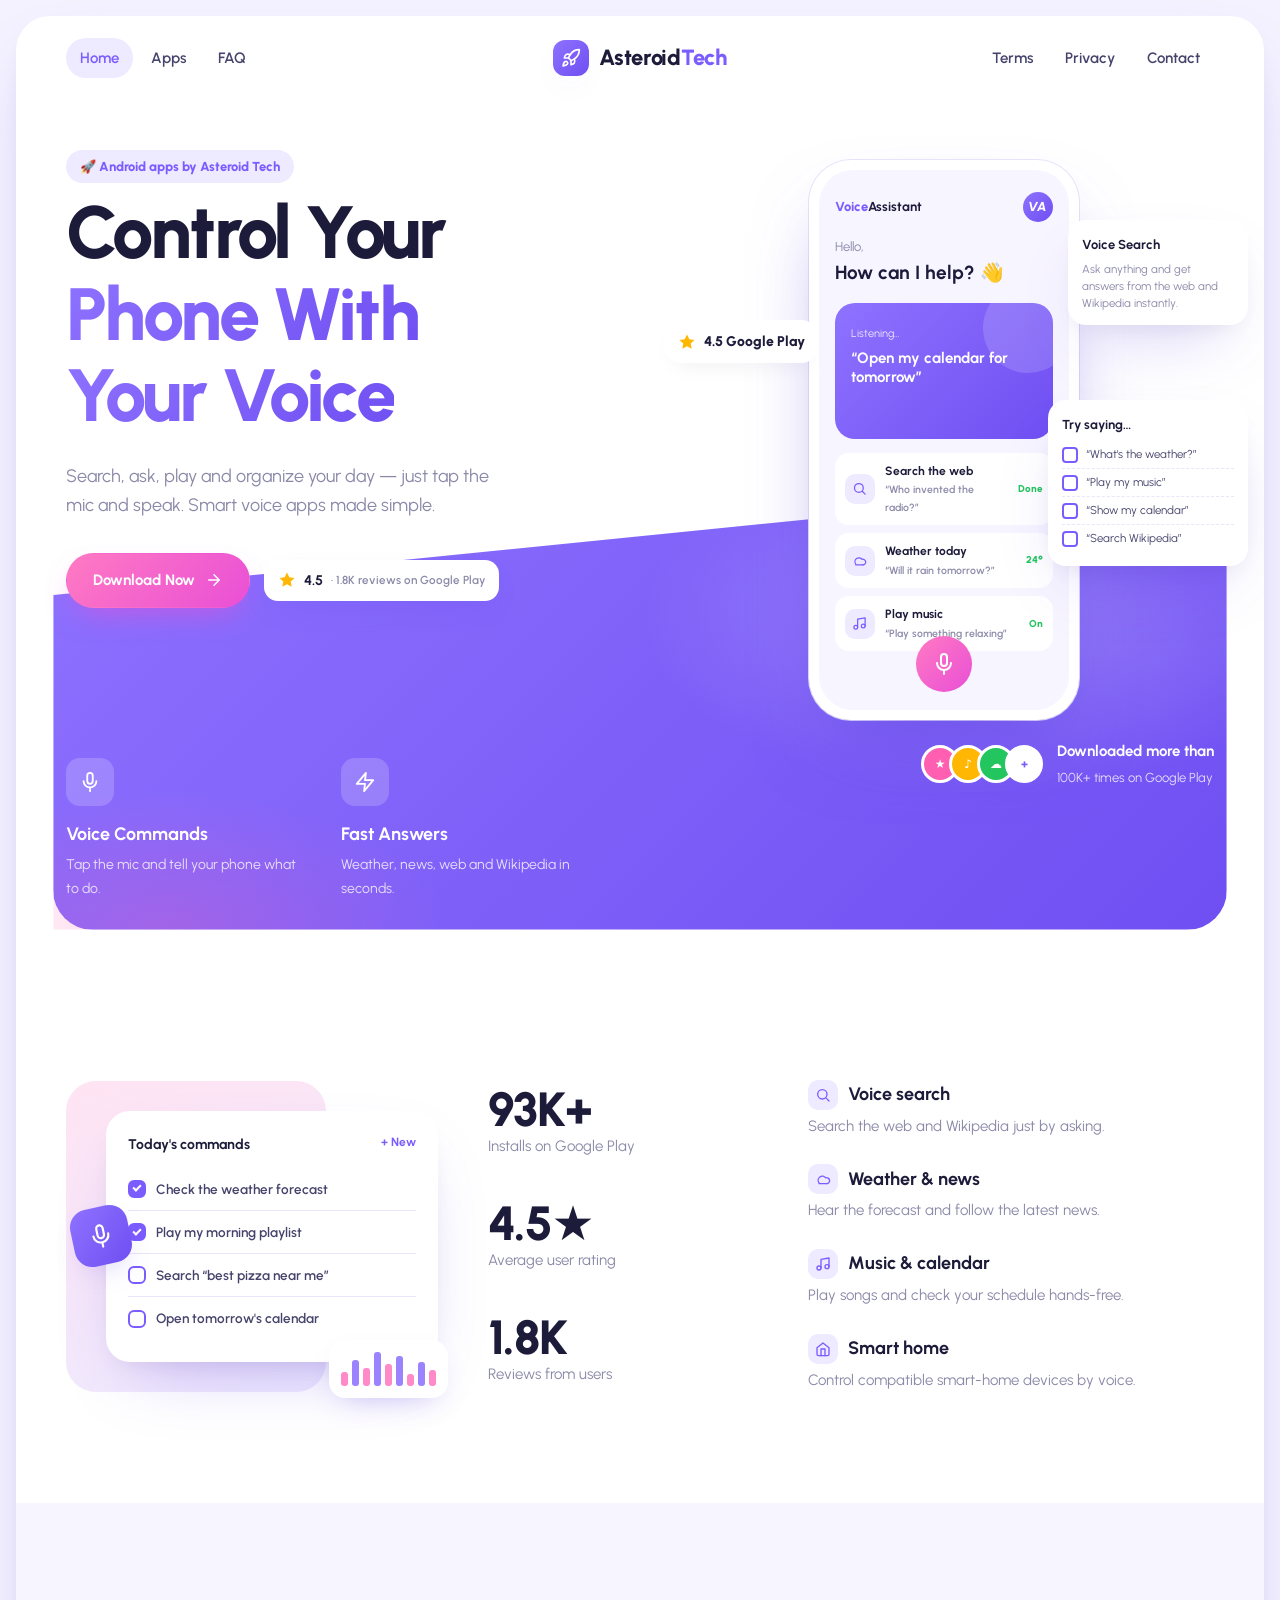
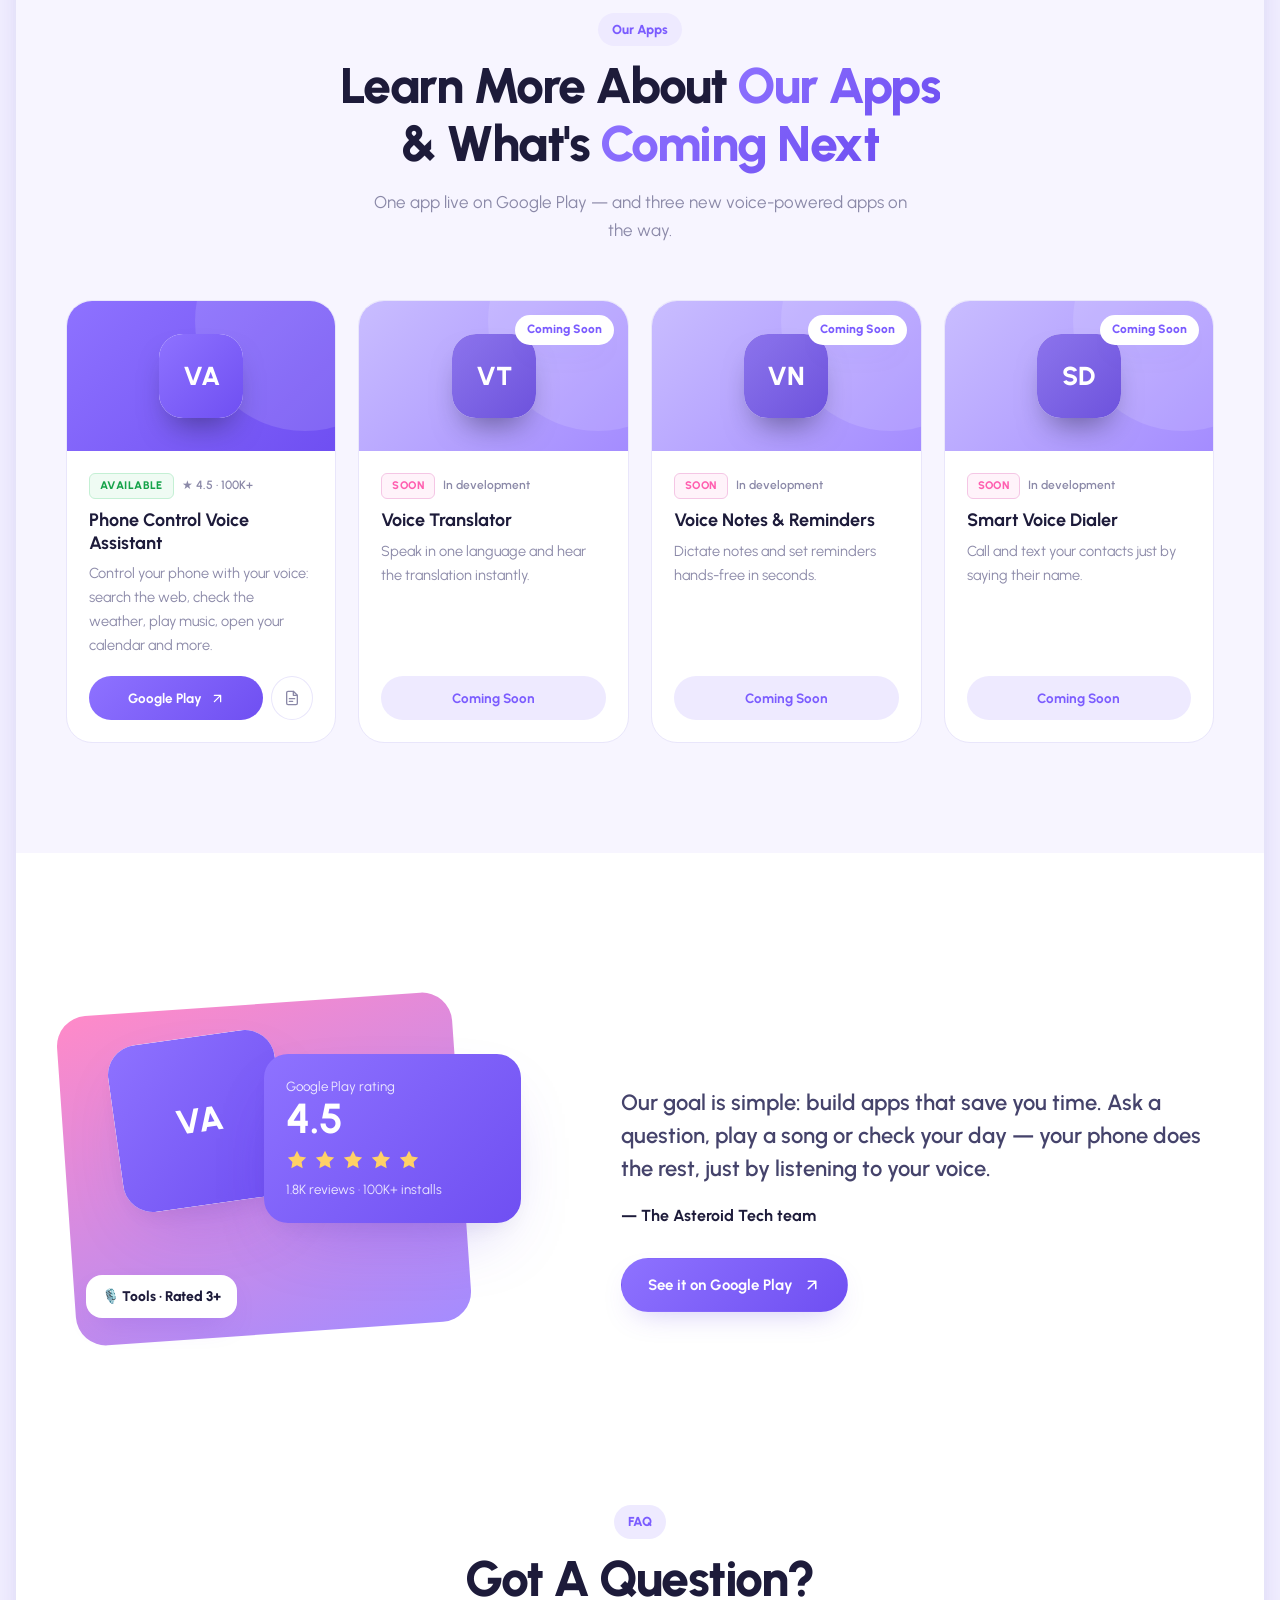
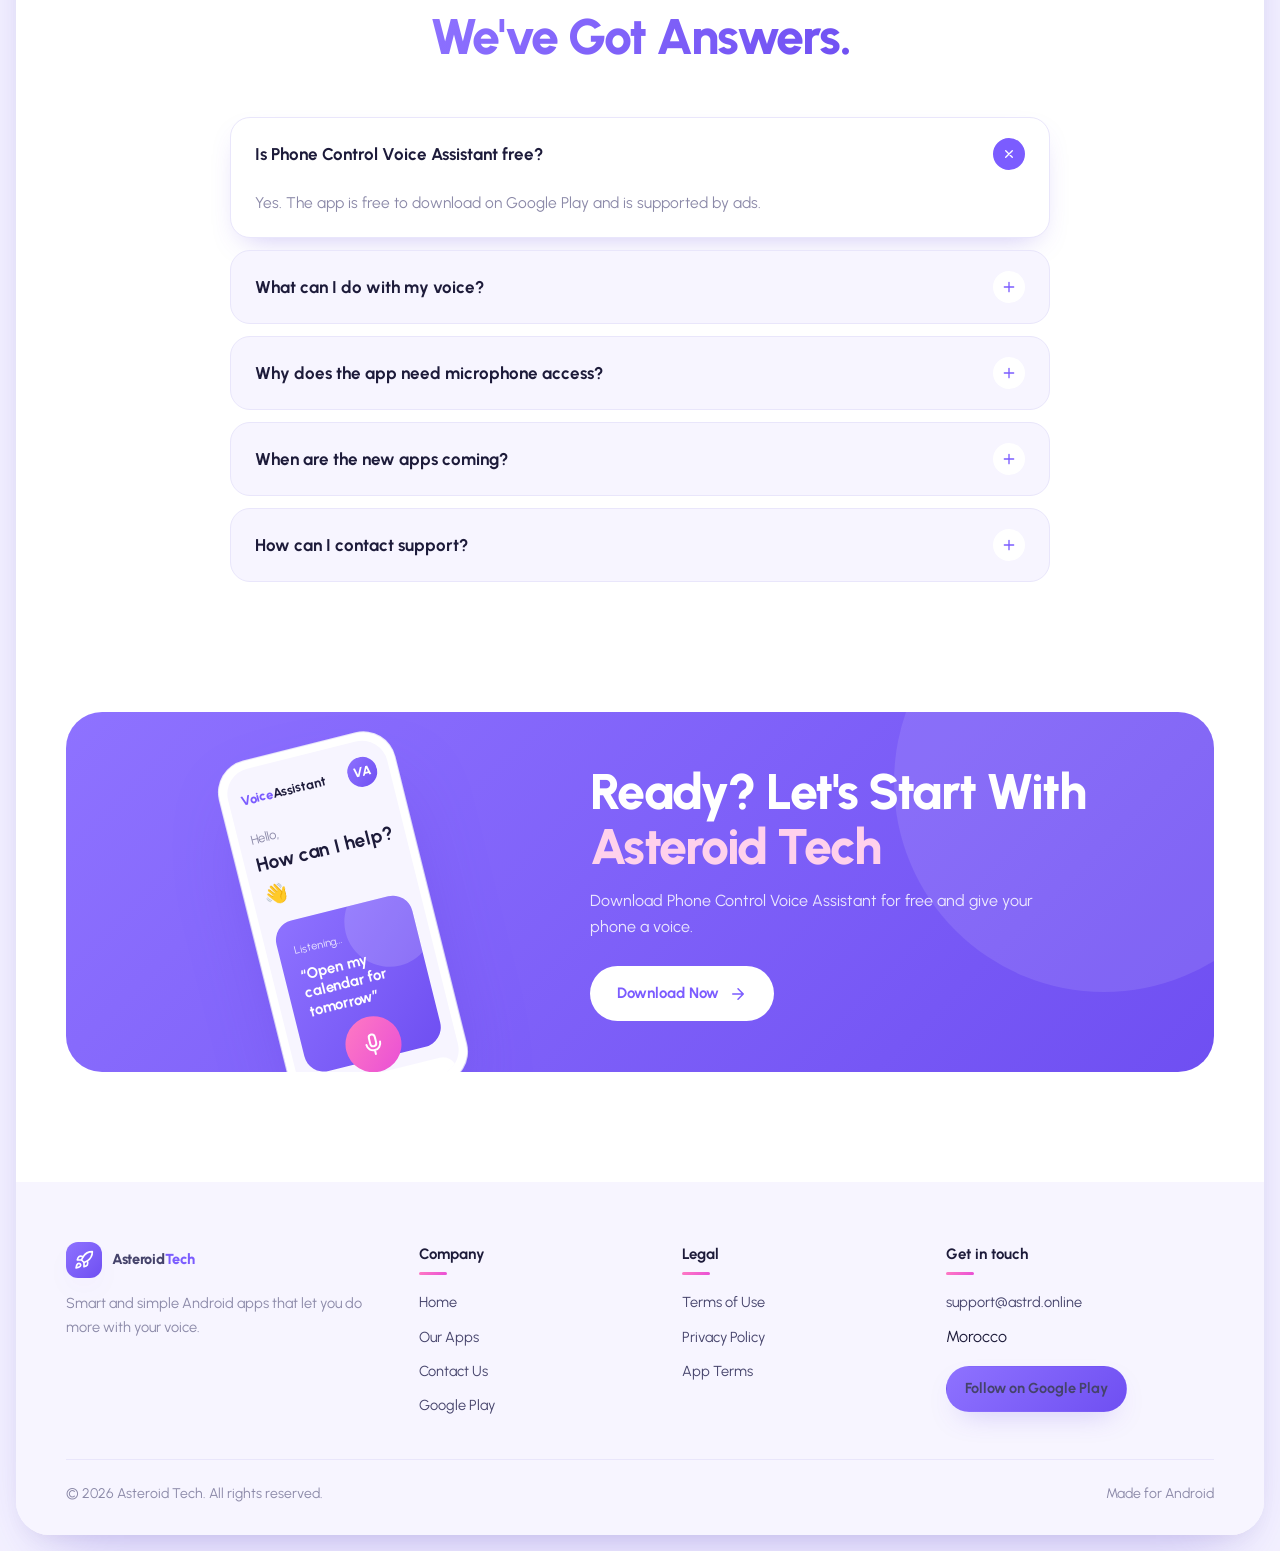
==== commit 006347ab: "Update index.html" ====
--- a/index.html
+++ b/index.html
@@ -195,7 +195,7 @@
                 <li><a href="terms.html">Terms of Use</a></li><li><a href="privacy.html">Privacy Policy</a></li>
                 <li><a href="terms-phone-control-voice-assistant.html">App Terms</a></li></ul></div>
             <div><h5>Get in touch</h5><ul>
-                <li><a href="mailto:hightechandroid@outlook.com">hightechandroid@outlook.com</a></li><li>Morocco</li></ul>
+                <li><a href="mailto:hightechandroid@outlook.com">support@astrd.online</a></li><li>Morocco</li></ul>
                 <a href="https://play.google.com/store/apps/dev?id=8295305621930182229" target="_blank" rel="noopener noreferrer" class="btn btn-p btn-sm" style="margin-top:16px">Follow on Google Play</a></div>
         </div>
         <div class="footer-bottom"><span>© <span class="year">2026</span> Asteroid Tech. All rights reserved.</span><span>Made for Android</span></div>
